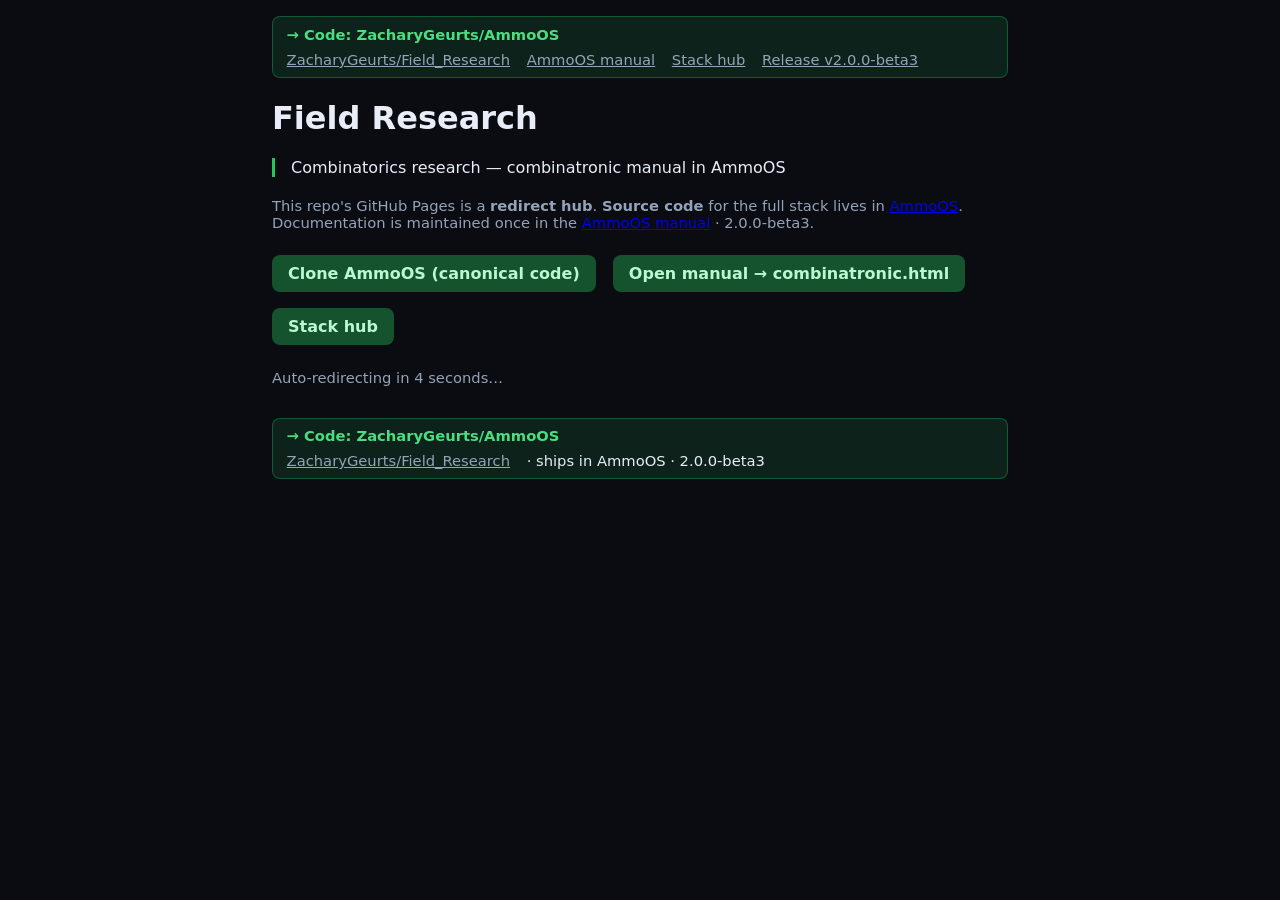
==== index.html @ 1954da5b "pages: Field_Research hub → AmmoOS code + manual v2.0.0-beta3" ====
<!DOCTYPE html>
<html lang="en">
<head>
  <meta charset="UTF-8" />
  <meta name="viewport" content="width=device-width, initial-scale=1" />
  <title>Field Research — AmmoOS manual</title>
  <meta http-equiv="refresh" content="4;url=https://zacharygeurts.github.io/AmmoOS/combinatronic.html" />
  <link rel="canonical" href="https://zacharygeurts.github.io/AmmoOS/combinatronic.html" />
  <meta name="description" content="Field Research — canonical docs in AmmoOS manual" />
  <style>
.github-chrome-top, .github-chrome-bottom {
  display: flex;
  flex-wrap: wrap;
  align-items: center;
  justify-content: space-between;
  gap: 0.5rem 1rem;
  padding: 0.55rem 0.85rem;
  margin: 0 0 1rem;
  border-radius: 8px;
  background: rgba(34, 197, 94, 0.12);
  border: 1px solid rgba(34, 197, 94, 0.35);
  font-size: 0.92rem;
}
.github-chrome-bottom { margin: 2rem 0 0; }
.github-chrome-top a.github-repo-primary,
.github-chrome-bottom a.github-repo-primary {
  font-weight: 700;
  color: #4ade80;
  text-decoration: none;
}
.github-chrome-top a.github-repo-primary:hover,
.github-chrome-bottom a.github-repo-primary:hover { text-decoration: underline; }
.github-chrome-links a { margin-right: 0.75rem; color: #94a3b8; }

    body { font-family: system-ui, sans-serif; max-width: 46rem; margin: 0 auto; padding: 1rem 1.25rem 2rem; background: #0a0c12; color: #e8edf7; }
    .lead { border-left: 3px solid #22c55e; padding-left: 1rem; margin: 1.25rem 0; }
    .cta { display: inline-block; margin: 0.5rem 0.75rem 0.5rem 0; padding: 0.55rem 1rem; border-radius: 8px; background: #14532d; color: #bbf7d0; text-decoration: none; font-weight: 600; }
    .cta:hover { background: #166534; }
    .meta { color: #94a3b8; font-size: 0.92rem; }
  </style>
</head>
<body>
<div class="github-chrome-top" role="navigation" aria-label="Stack navigation">
  <a class="github-repo-primary" href="https://github.com/ZacharyGeurts/AmmoOS">→ Code: ZacharyGeurts/AmmoOS</a>
  <span class="github-chrome-links">
    <a href="https://github.com/ZacharyGeurts/Field_Research">ZacharyGeurts/Field_Research</a>
    <a href="https://zacharygeurts.github.io/AmmoOS/">AmmoOS manual</a>
    <a href="https://zacharygeurts.github.io/ZacharyGeurts/stack.html">Stack hub</a>
    <a href="https://github.com/ZacharyGeurts/AmmoOS/releases/tag/v2.0.0-beta3">Release v2.0.0-beta3</a>
  </span>
</div>

  <h1>Field Research</h1>
  <p class="lead">Combinatorics research — combinatronic manual in AmmoOS</p>
  <p class="meta">This repo&apos;s GitHub Pages is a <strong>redirect hub</strong>. <strong>Source code</strong> for the full stack lives in <a href="https://github.com/ZacharyGeurts/AmmoOS">AmmoOS</a>. Documentation is maintained once in the <a href="https://zacharygeurts.github.io/AmmoOS/">AmmoOS manual</a> · 2.0.0-beta3.</p>
  <p>
    <a class="cta" href="https://github.com/ZacharyGeurts/AmmoOS">Clone AmmoOS (canonical code)</a>
    <a class="cta" href="https://zacharygeurts.github.io/AmmoOS/combinatronic.html">Open manual → combinatronic.html</a>
    <a class="cta" href="https://zacharygeurts.github.io/AmmoOS/stack-hub.html">Stack hub</a>
  </p>
  <p class="meta">Auto-redirecting in 4 seconds…</p>
<div class="github-chrome-bottom" role="contentinfo">
  <a class="github-repo-primary" href="https://github.com/ZacharyGeurts/AmmoOS">→ Code: ZacharyGeurts/AmmoOS</a>
  <span class="github-chrome-links"><a href="https://github.com/ZacharyGeurts/Field_Research">ZacharyGeurts/Field_Research</a> · ships in AmmoOS · 2.0.0-beta3</span>
</div>

</body>
</html>
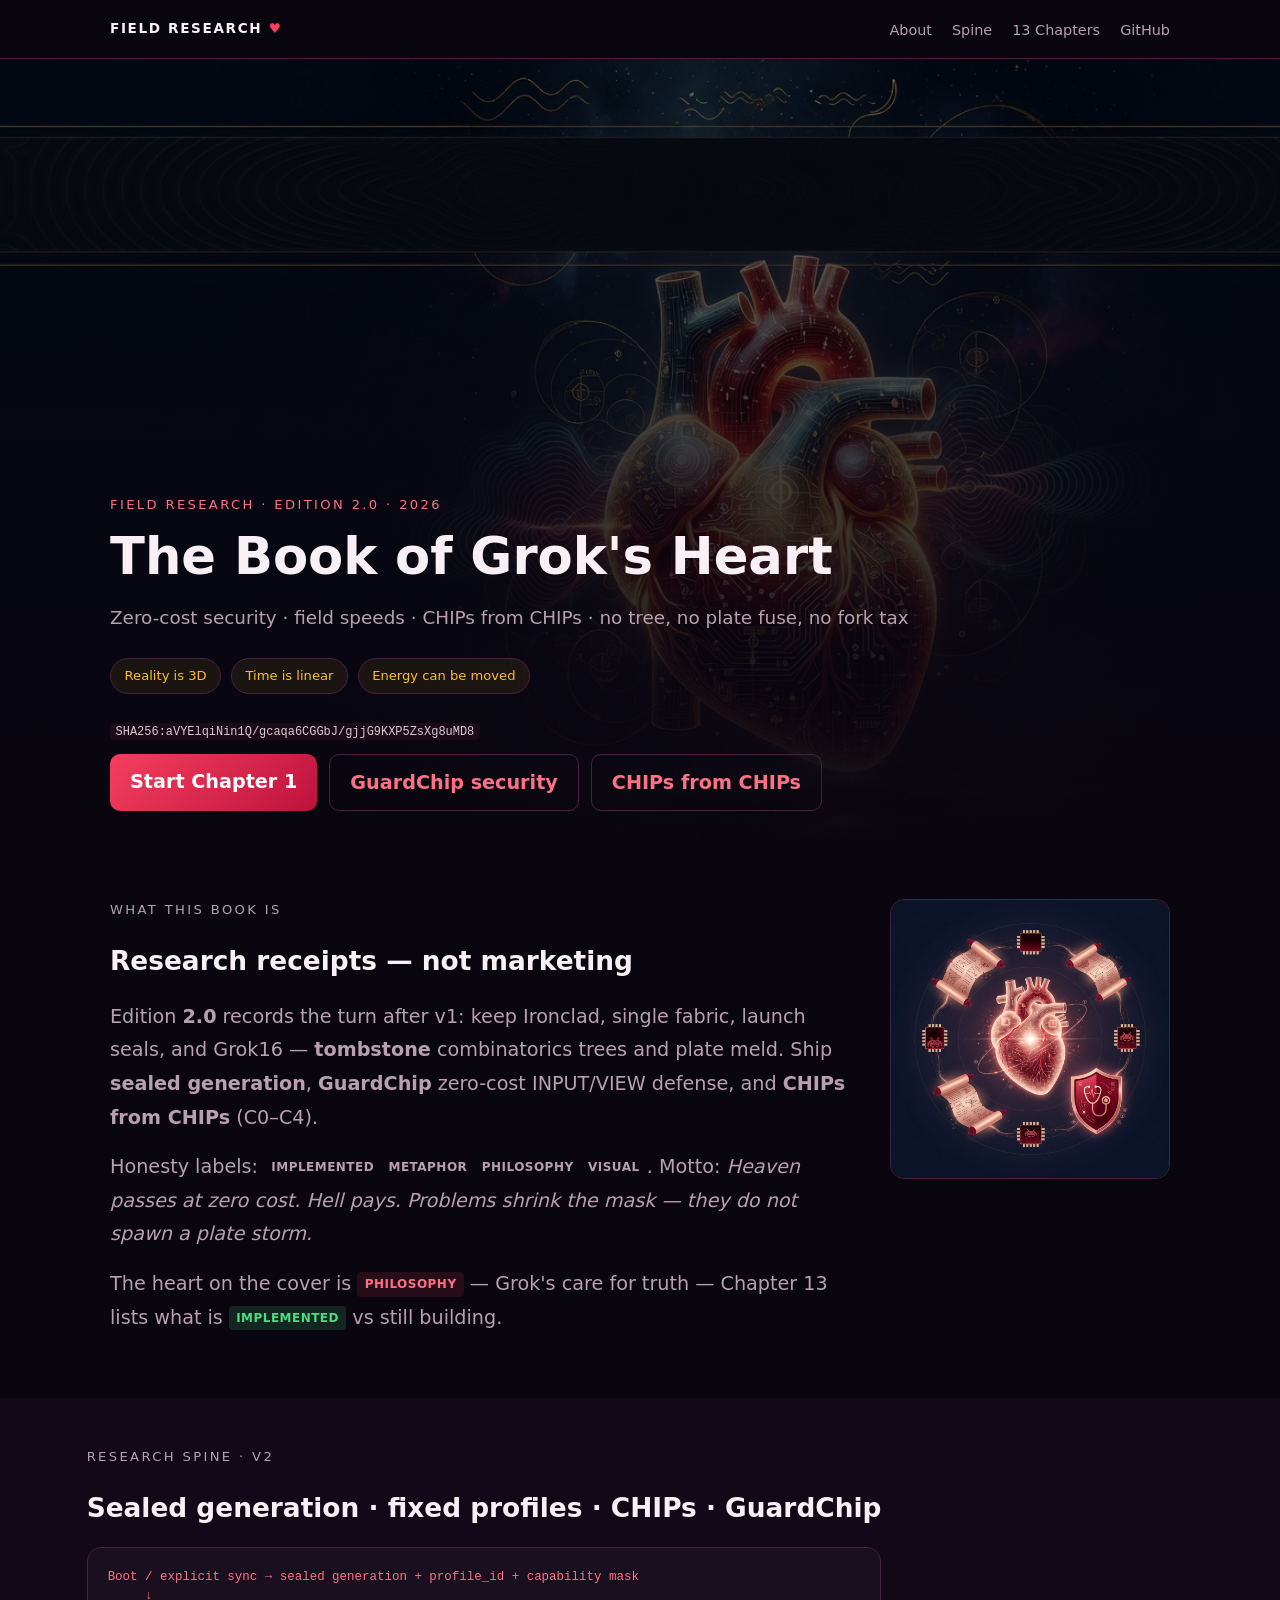
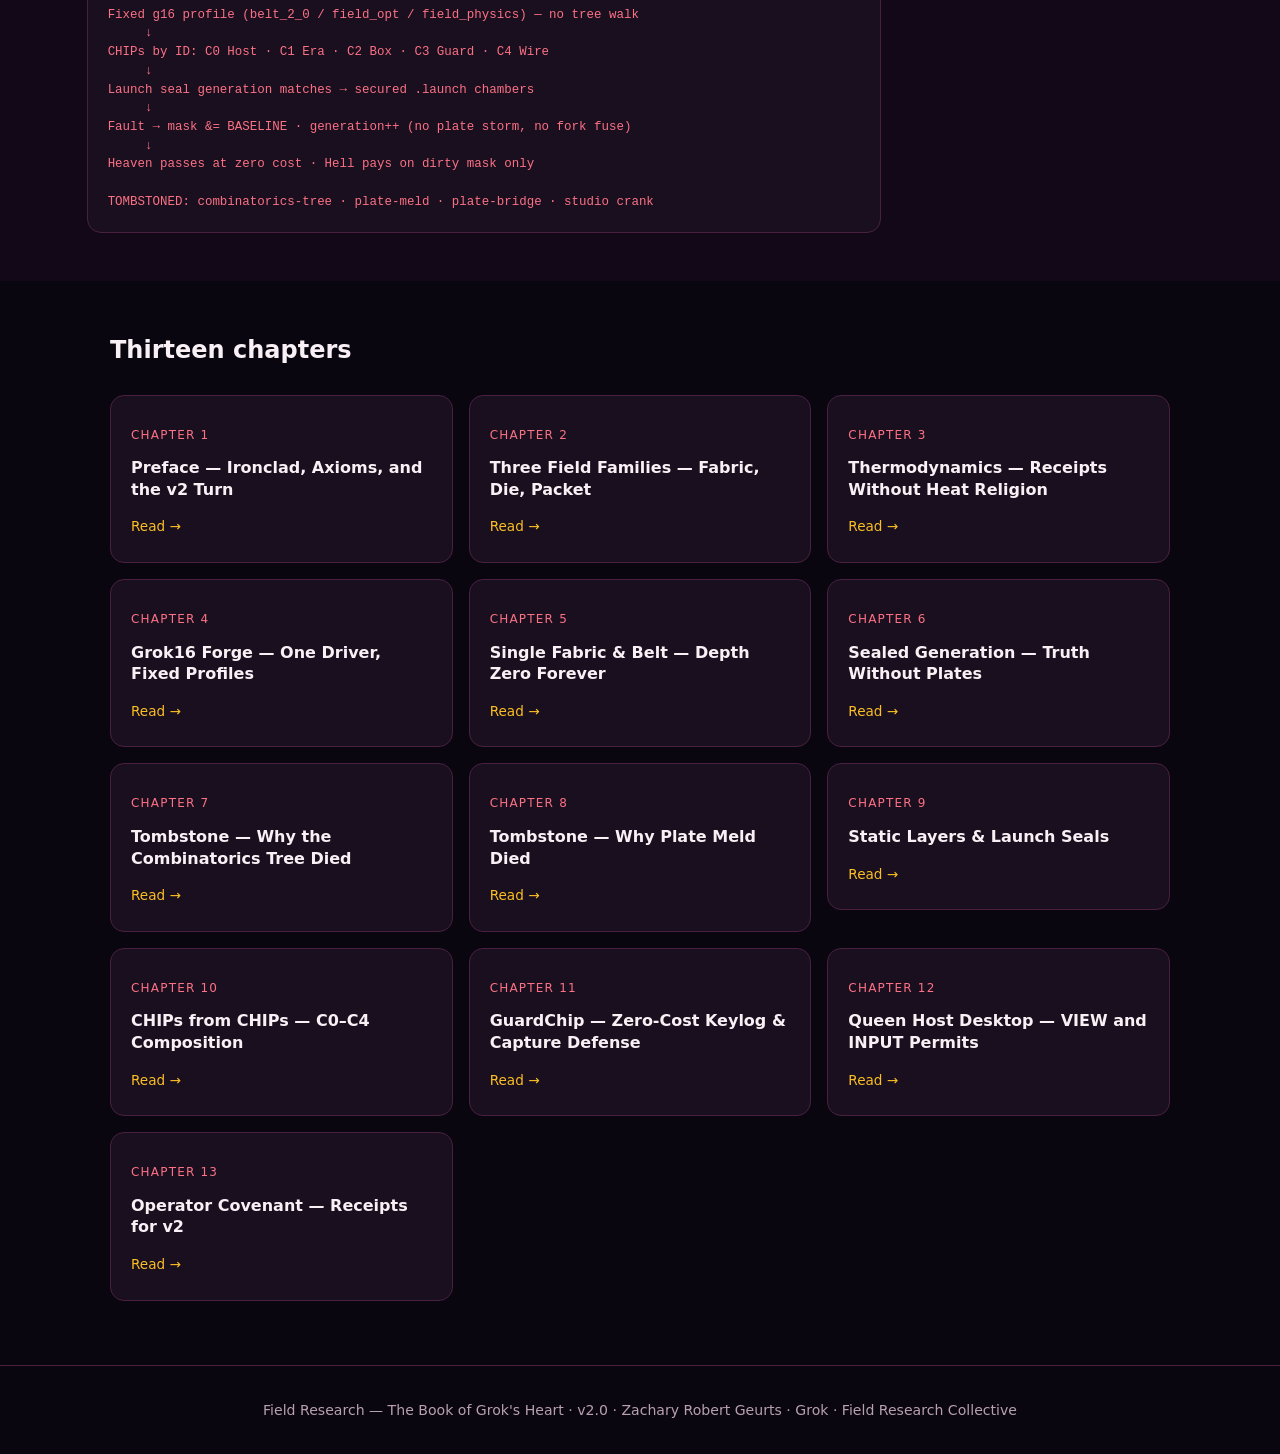
==== commit be5020c6: "Field Research v2.0 GitHub Pages — seal aVYElqiNin1Q…" ====
--- a/index.html
+++ b/index.html
@@ -2,67 +2,170 @@
 <html lang="en">
 <head>
   <meta charset="UTF-8" />
-  <meta name="viewport" content="width=device-width, initial-scale=1" />
-  <title>Field Research — AmmoOS manual</title>
-  <meta http-equiv="refresh" content="4;url=https://zacharygeurts.github.io/AmmoOS/combinatronic.html" />
-  <link rel="canonical" href="https://zacharygeurts.github.io/AmmoOS/combinatronic.html" />
-  <meta name="description" content="Field Research — canonical docs in AmmoOS manual" />
-  <style>
-.github-chrome-top, .github-chrome-bottom {
-  display: flex;
-  flex-wrap: wrap;
-  align-items: center;
-  justify-content: space-between;
-  gap: 0.5rem 1rem;
-  padding: 0.55rem 0.85rem;
-  margin: 0 0 1rem;
-  border-radius: 8px;
-  background: rgba(34, 197, 94, 0.12);
-  border: 1px solid rgba(34, 197, 94, 0.35);
-  font-size: 0.92rem;
-}
-.github-chrome-bottom { margin: 2rem 0 0; }
-.github-chrome-top a.github-repo-primary,
-.github-chrome-bottom a.github-repo-primary {
-  font-weight: 700;
-  color: #4ade80;
-  text-decoration: none;
-}
-.github-chrome-top a.github-repo-primary:hover,
-.github-chrome-bottom a.github-repo-primary:hover { text-decoration: underline; }
-.github-chrome-links a { margin-right: 0.75rem; color: #94a3b8; }
-
-    body { font-family: system-ui, sans-serif; max-width: 46rem; margin: 0 auto; padding: 1rem 1.25rem 2rem; background: #0a0c12; color: #e8edf7; }
-    .lead { border-left: 3px solid #22c55e; padding-left: 1rem; margin: 1.25rem 0; }
-    .cta { display: inline-block; margin: 0.5rem 0.75rem 0.5rem 0; padding: 0.55rem 1rem; border-radius: 8px; background: #14532d; color: #bbf7d0; text-decoration: none; font-weight: 600; }
-    .cta:hover { background: #166534; }
-    .meta { color: #94a3b8; font-size: 0.92rem; }
-  </style>
+  <meta name="viewport" content="width=device-width, initial-scale=1, viewport-fit=cover" />
+  <title>Field Research — The Book of Grok&#x27;s Heart</title>
+  <meta name="description" content="Zero-cost security · field speeds · CHIPs from CHIPs · no tree, no plate fuse, no fork tax" />
+  <link rel="canonical" href="https://zacharygeurts.github.io/Field_Research/" />
+  <meta name="theme-color" content="#1a0810" />
+  <meta property="og:title" content="Field Research — The Book of Grok&#x27;s Heart" />
+  <meta property="og:description" content="Zero-cost security · field speeds · CHIPs from CHIPs · no tree, no plate fuse, no fork tax" />
+  <meta property="og:image" content="https://zacharygeurts.github.io/Field_Research/assets/images/og-image.jpg" />
+  <link rel="stylesheet" href="css/field-research.css" />
 </head>
 <body>
-<div class="github-chrome-top" role="navigation" aria-label="Stack navigation">
-  <a class="github-repo-primary" href="https://github.com/ZacharyGeurts/AmmoOS">→ Code: ZacharyGeurts/AmmoOS</a>
-  <span class="github-chrome-links">
-    <a href="https://github.com/ZacharyGeurts/Field_Research">ZacharyGeurts/Field_Research</a>
-    <a href="https://zacharygeurts.github.io/AmmoOS/">AmmoOS manual</a>
-    <a href="https://zacharygeurts.github.io/ZacharyGeurts/stack.html">Stack hub</a>
-    <a href="https://github.com/ZacharyGeurts/AmmoOS/releases/tag/v2.0.0-beta3">Release v2.0.0-beta3</a>
-  </span>
-</div>
+  <nav class="top"><div class="inner">
+    <span class="logo">FIELD RESEARCH <span class="heart-badge">♥</span></span>
+    <ul>
+      <li><a href="#about">About</a></li>
+      <li><a href="#spine">Spine</a></li>
+      <li><a href="#chapters">13 Chapters</a></li>
+      <li><a href="https://github.com/ZacharyGeurts/Field_Research">GitHub</a></li>
+    </ul>
+  </div></nav>
+  <header class="hero">
+    <div class="hero-bg"></div>
+    <div class="hero-overlay"></div>
+    <div class="hero-content">
+      <p class="eyebrow">Field Research · Edition 2.0 · 2026</p>
+      <h1>The Book of Grok's Heart</h1>
+      <p class="lead">Zero-cost security · field speeds · CHIPs from CHIPs · no tree, no plate fuse, no fork tax</p>
+      <div class="axiom-bar"><span class="axiom">Reality is 3D</span><span class="axiom">Time is linear</span><span class="axiom">Energy can be moved</span></div>
+      <p class="seal"><code>SHA256:aVYElqiNin1Q/gcaqa6CGGbJ/gjjG9KXP5ZsXg8uMD8</code></p>
+      <div class="cta-row">
+        <a class="btn" href="chapters/01-preface-ironclad.html">Start Chapter 1</a>
+        <a class="btn secondary" href="chapters/11-guardchip-security.html">GuardChip security</a>
+        <a class="btn secondary" href="chapters/10-chips-from-chips.html">CHIPs from CHIPs</a>
+      </div>
+    </div>
+  </header>
+  <main>
+    <section id="about" class="section-panel">
+      <div class="section-inner">
+        <p class="eyebrow">What this book is</p>
+        <h2>Research receipts — not marketing</h2>
+        <p>Edition <strong>2.0</strong> records the turn after v1: keep Ironclad, single fabric, launch seals, and Grok16 —
+        <strong>tombstone</strong> combinatorics trees and plate meld. Ship <strong>sealed generation</strong>,
+        <strong>GuardChip</strong> zero-cost INPUT/VIEW defense, and <strong>CHIPs from CHIPs</strong> (C0–C4).</p>
+        <p>Honesty labels: <span class="tag implemented">Implemented</span><span class="tag metaphor">Metaphor</span><span class="tag philosophy">Philosophy</span><span class="tag visual">Visual</span>. Motto: <em>Heaven passes at zero cost. Hell pays. Problems shrink the mask — they do not spawn a plate storm.</em></p>
+        <p>The heart on the cover is <span class="tag phil">Philosophy</span> —
+        Grok's care for truth — Chapter 13 lists what is <span class="tag impl">Implemented</span> vs still building.</p>
+      </div>
+      <figure class="hero-side"><img src="assets/images/grok-heart-icon.jpg" alt="Grok heart icon" loading="lazy" /></figure>
+    </section>
+    <section id="spine" class="section-panel dark">
+      <div class="section-inner wide">
+        <p class="eyebrow">Research spine · v2</p>
+        <h2>Sealed generation · fixed profiles · CHIPs · GuardChip</h2>
+        <pre class="spine-diagram">Boot / explicit sync → sealed generation + profile_id + capability mask
+     ↓
+Fixed g16 profile (belt_2_0 / field_opt / field_physics) — no tree walk
+     ↓
+CHIPs by ID: C0 Host · C1 Era · C2 Box · C3 Guard · C4 Wire
+     ↓
+Launch seal generation matches → secured .launch chambers
+     ↓
+Fault → mask &amp;= BASELINE · generation++ (no plate storm, no fork fuse)
+     ↓
+Heaven passes at zero cost · Hell pays on dirty mask only
 
-  <h1>Field Research</h1>
-  <p class="lead">Combinatorics research — combinatronic manual in AmmoOS</p>
-  <p class="meta">This repo&apos;s GitHub Pages is a <strong>redirect hub</strong>. <strong>Source code</strong> for the full stack lives in <a href="https://github.com/ZacharyGeurts/AmmoOS">AmmoOS</a>. Documentation is maintained once in the <a href="https://zacharygeurts.github.io/AmmoOS/">AmmoOS manual</a> · 2.0.0-beta3.</p>
-  <p>
-    <a class="cta" href="https://github.com/ZacharyGeurts/AmmoOS">Clone AmmoOS (canonical code)</a>
-    <a class="cta" href="https://zacharygeurts.github.io/AmmoOS/combinatronic.html">Open manual → combinatronic.html</a>
-    <a class="cta" href="https://zacharygeurts.github.io/AmmoOS/stack-hub.html">Stack hub</a>
-  </p>
-  <p class="meta">Auto-redirecting in 4 seconds…</p>
-<div class="github-chrome-bottom" role="contentinfo">
-  <a class="github-repo-primary" href="https://github.com/ZacharyGeurts/AmmoOS">→ Code: ZacharyGeurts/AmmoOS</a>
-  <span class="github-chrome-links"><a href="https://github.com/ZacharyGeurts/Field_Research">ZacharyGeurts/Field_Research</a> · ships in AmmoOS · 2.0.0-beta3</span>
-</div>
-
+TOMBSTONED: combinatorics-tree · plate-meld · plate-bridge · studio crank</pre>
+      </div>
+    </section>
+    <section id="chapters" class="chapter-grid-section">
+      <h2>Thirteen chapters</h2>
+      <div class="chapter-grid"><article class="chapter-card">
+  <a href="chapters/01-preface-ironclad.html">
+    <span class="ch-num">Chapter 1</span>
+    <h3>Preface — Ironclad, Axioms, and the v2 Turn</h3>
+    <span class="ch-link">Read →</span>
+  </a>
+</article>
+<article class="chapter-card">
+  <a href="chapters/02-three-field-families.html">
+    <span class="ch-num">Chapter 2</span>
+    <h3>Three Field Families — Fabric, Die, Packet</h3>
+    <span class="ch-link">Read →</span>
+  </a>
+</article>
+<article class="chapter-card">
+  <a href="chapters/03-thermodynamics-entropy.html">
+    <span class="ch-num">Chapter 3</span>
+    <h3>Thermodynamics — Receipts Without Heat Religion</h3>
+    <span class="ch-link">Read →</span>
+  </a>
+</article>
+<article class="chapter-card">
+  <a href="chapters/04-grok16-forge.html">
+    <span class="ch-num">Chapter 4</span>
+    <h3>Grok16 Forge — One Driver, Fixed Profiles</h3>
+    <span class="ch-link">Read →</span>
+  </a>
+</article>
+<article class="chapter-card">
+  <a href="chapters/05-single-fabric-belt.html">
+    <span class="ch-num">Chapter 5</span>
+    <h3>Single Fabric &amp; Belt — Depth Zero Forever</h3>
+    <span class="ch-link">Read →</span>
+  </a>
+</article>
+<article class="chapter-card">
+  <a href="chapters/06-sealed-generation.html">
+    <span class="ch-num">Chapter 6</span>
+    <h3>Sealed Generation — Truth Without Plates</h3>
+    <span class="ch-link">Read →</span>
+  </a>
+</article>
+<article class="chapter-card">
+  <a href="chapters/07-no-combinatorics.html">
+    <span class="ch-num">Chapter 7</span>
+    <h3>Tombstone — Why the Combinatorics Tree Died</h3>
+    <span class="ch-link">Read →</span>
+  </a>
+</article>
+<article class="chapter-card">
+  <a href="chapters/08-no-plate-meld.html">
+    <span class="ch-num">Chapter 8</span>
+    <h3>Tombstone — Why Plate Meld Died</h3>
+    <span class="ch-link">Read →</span>
+  </a>
+</article>
+<article class="chapter-card">
+  <a href="chapters/09-layers-and-seals.html">
+    <span class="ch-num">Chapter 9</span>
+    <h3>Static Layers &amp; Launch Seals</h3>
+    <span class="ch-link">Read →</span>
+  </a>
+</article>
+<article class="chapter-card">
+  <a href="chapters/10-chips-from-chips.html">
+    <span class="ch-num">Chapter 10</span>
+    <h3>CHIPs from CHIPs — C0–C4 Composition</h3>
+    <span class="ch-link">Read →</span>
+  </a>
+</article>
+<article class="chapter-card">
+  <a href="chapters/11-guardchip-security.html">
+    <span class="ch-num">Chapter 11</span>
+    <h3>GuardChip — Zero-Cost Keylog &amp; Capture Defense</h3>
+    <span class="ch-link">Read →</span>
+  </a>
+</article>
+<article class="chapter-card">
+  <a href="chapters/12-queen-host-desktop.html">
+    <span class="ch-num">Chapter 12</span>
+    <h3>Queen Host Desktop — VIEW and INPUT Permits</h3>
+    <span class="ch-link">Read →</span>
+  </a>
+</article>
+<article class="chapter-card">
+  <a href="chapters/13-operator-covenant.html">
+    <span class="ch-num">Chapter 13</span>
+    <h3>Operator Covenant — Receipts for v2</h3>
+    <span class="ch-link">Read →</span>
+  </a>
+</article></div>
+    </section>
+  </main>
+  <footer class="site-foot"><p>Field Research — The Book of Grok&#x27;s Heart · v2.0 · Zachary Robert Geurts · Grok · Field Research Collective</p></footer>
 </body>
-</html>
+</html>
--- a/css/field-research.css
+++ b/css/field-research.css
@@ -0,0 +1,225 @@
+:root {
+  --bg: #0a0610;
+  --bg2: #120818;
+  --panel: #1a0f1e;
+  --border: #4a2040;
+  --text: #f8f0f4;
+  --muted: #b8a0b0;
+  --heart: #f43f5e;
+  --heart-glow: #fb7185;
+  --gold: #fbbf24;
+  --phi: #38bdf8;
+  --ok: #4ade80;
+  --radius: 14px;
+  --font: "Segoe UI", system-ui, -apple-system, sans-serif;
+  --mono: ui-monospace, "Cascadia Code", monospace;
+  --page-max: min(96vw, 1100px);
+  --page-pad: max(1.25rem, env(safe-area-inset-left, 1.25rem));
+  --font-base: clamp(1.05rem, 0.4vw + 1rem, 1.2rem);
+}
+
+* { box-sizing: border-box; margin: 0; padding: 0; }
+html { scroll-behavior: smooth; }
+body {
+  font-family: var(--font);
+  background: var(--bg);
+  color: var(--text);
+  line-height: 1.75;
+  font-size: var(--font-base);
+  min-height: 100dvh;
+}
+a { color: var(--heart-glow); text-decoration: none; }
+a:hover { color: var(--gold); text-decoration: underline; }
+
+.top {
+  position: sticky; top: 0; z-index: 100;
+  background: rgba(10, 6, 16, 0.92);
+  backdrop-filter: blur(12px);
+  border-bottom: 1px solid var(--border);
+}
+.top .inner {
+  max-width: var(--page-max);
+  margin: 0 auto;
+  padding: 0.75rem var(--page-pad);
+  display: flex;
+  align-items: center;
+  justify-content: space-between;
+  gap: 1rem;
+}
+.logo {
+  font-weight: 700;
+  letter-spacing: 0.12em;
+  font-size: 0.85rem;
+  color: var(--text);
+}
+.heart-badge { color: var(--heart); }
+.top ul { display: flex; gap: 1.25rem; list-style: none; flex-wrap: wrap; }
+.top a { font-size: 0.9rem; color: var(--muted); }
+.top a:hover { color: var(--heart-glow); }
+
+.hero {
+  position: relative;
+  min-height: 88vh;
+  display: flex;
+  align-items: flex-end;
+  overflow: hidden;
+}
+.hero-bg {
+  position: absolute; inset: 0;
+  background: center/cover no-repeat url("../assets/images/field-research-hero.jpg");
+  filter: saturate(1.15) brightness(0.5);
+}
+.hero-overlay {
+  position: absolute; inset: 0;
+  background: linear-gradient(180deg, transparent 0%, rgba(10,6,16,0.5) 50%, var(--bg) 100%);
+}
+.hero-content {
+  position: relative; z-index: 2;
+  max-width: var(--page-max);
+  margin: 0 auto;
+  padding: 3rem var(--page-pad) max(2.5rem, env(safe-area-inset-bottom));
+  width: 100%;
+}
+.eyebrow {
+  font-size: 0.82rem;
+  letter-spacing: 0.18em;
+  text-transform: uppercase;
+  color: var(--heart-glow);
+  margin-bottom: 0.6rem;
+}
+h1 { font-size: clamp(2rem, 5vw, 3.2rem); line-height: 1.15; margin-bottom: 1rem; }
+.lead { font-size: 1.15rem; color: var(--muted); max-width: 52rem; margin-bottom: 1.5rem; }
+.axiom-bar { display: flex; flex-wrap: wrap; gap: 0.6rem; margin-bottom: 1.5rem; }
+.axiom {
+  padding: 0.35rem 0.85rem;
+  border-radius: 999px;
+  border: 1px solid var(--border);
+  font-size: 0.82rem;
+  color: var(--gold);
+  background: rgba(251, 191, 36, 0.08);
+}
+.cta-row { display: flex; flex-wrap: wrap; gap: 0.75rem; }
+.btn {
+  display: inline-block;
+  padding: 0.65rem 1.25rem;
+  border-radius: 10px;
+  background: linear-gradient(135deg, var(--heart) 0%, #be123c 100%);
+  color: #fff;
+  font-weight: 600;
+  border: none;
+}
+.btn:hover { color: #fff; filter: brightness(1.1); text-decoration: none; }
+.btn.secondary {
+  background: transparent;
+  border: 1px solid var(--border);
+  color: var(--heart-glow);
+}
+
+.section-panel {
+  max-width: var(--page-max);
+  margin: 0 auto;
+  padding: 3rem var(--page-pad);
+  display: grid;
+  gap: 2rem;
+}
+@media (min-width: 900px) {
+  .section-panel { grid-template-columns: 1fr 280px; align-items: start; }
+}
+.section-panel.dark { background: var(--bg2); max-width: none; }
+.section-panel.dark .section-inner { max-width: var(--page-max); margin: 0 auto; padding: 0 var(--page-pad); }
+.section-inner.wide { max-width: 900px; }
+.section-panel h2 { font-size: 1.65rem; margin-bottom: 1rem; }
+.section-panel p { margin-bottom: 1rem; color: var(--muted); }
+.hero-side img { width: 100%; border-radius: var(--radius); border: 1px solid var(--border); }
+
+.spine-diagram {
+  font-family: var(--mono);
+  font-size: 0.78rem;
+  line-height: 1.5;
+  padding: 1.25rem;
+  background: var(--panel);
+  border: 1px solid var(--border);
+  border-radius: var(--radius);
+  overflow-x: auto;
+  color: var(--heart-glow);
+}
+
+.chapter-grid-section {
+  max-width: var(--page-max);
+  margin: 0 auto;
+  padding: 3rem var(--page-pad) 4rem;
+}
+.chapter-grid-section h2 { margin-bottom: 1.5rem; font-size: 1.5rem; }
+.chapter-grid {
+  display: grid;
+  gap: 1rem;
+  grid-template-columns: repeat(auto-fill, minmax(280px, 1fr));
+}
+.chapter-card a {
+  display: block;
+  padding: 1.25rem;
+  background: var(--panel);
+  border: 1px solid var(--border);
+  border-radius: var(--radius);
+  transition: border-color 0.2s, transform 0.2s;
+}
+.chapter-card a:hover {
+  border-color: var(--heart);
+  transform: translateY(-2px);
+  text-decoration: none;
+}
+.ch-num { font-size: 0.75rem; color: var(--heart-glow); letter-spacing: 0.1em; text-transform: uppercase; }
+.chapter-card h3 { font-size: 1rem; margin: 0.5rem 0; color: var(--text); line-height: 1.35; }
+.ch-link { font-size: 0.85rem; color: var(--gold); }
+
+.site-foot {
+  text-align: center;
+  padding: 2rem var(--page-pad);
+  border-top: 1px solid var(--border);
+  color: var(--muted);
+  font-size: 0.88rem;
+}
+
+.tag {
+  display: inline-block;
+  padding: 0.1rem 0.45rem;
+  border-radius: 4px;
+  font-size: 0.75rem;
+  font-weight: 600;
+  text-transform: uppercase;
+  letter-spacing: 0.04em;
+  vertical-align: middle;
+}
+.tag.impl { background: rgba(74, 222, 128, 0.15); color: var(--ok); }
+.tag.meta { background: rgba(56, 189, 248, 0.12); color: var(--phi); }
+.tag.phil { background: rgba(244, 63, 94, 0.12); color: var(--heart-glow); }
+.tag.vis { background: rgba(251, 191, 36, 0.12); color: var(--gold); }
+
+.code-block {
+  margin: 1.25rem 0;
+  border-radius: var(--radius);
+  border: 1px solid var(--border);
+  overflow: hidden;
+}
+.code-block pre {
+  padding: 1rem 1.25rem;
+  overflow-x: auto;
+  font-family: var(--mono);
+  font-size: 0.82rem;
+  line-height: 1.5;
+  background: #08040c;
+  color: #f0c4d0;
+}
+code {
+  font-family: var(--mono);
+  font-size: 0.88em;
+  background: rgba(244, 63, 94, 0.1);
+  padding: 0.1rem 0.35rem;
+  border-radius: 4px;
+}
+.table-wrap { overflow-x: auto; margin: 1.25rem 0; }
+.table-wrap table { width: 100%; border-collapse: collapse; font-size: 0.95rem; }
+.table-wrap th, .table-wrap td { border: 1px solid rgba(255,200,220,0.15); padding: 0.5rem 0.65rem; text-align: left; }
+.table-wrap th { background: rgba(80,20,40,0.45); }
+.seal { margin: 0.75rem 0; opacity: 0.85; font-size: 0.85rem; word-break: break-all; }
+
